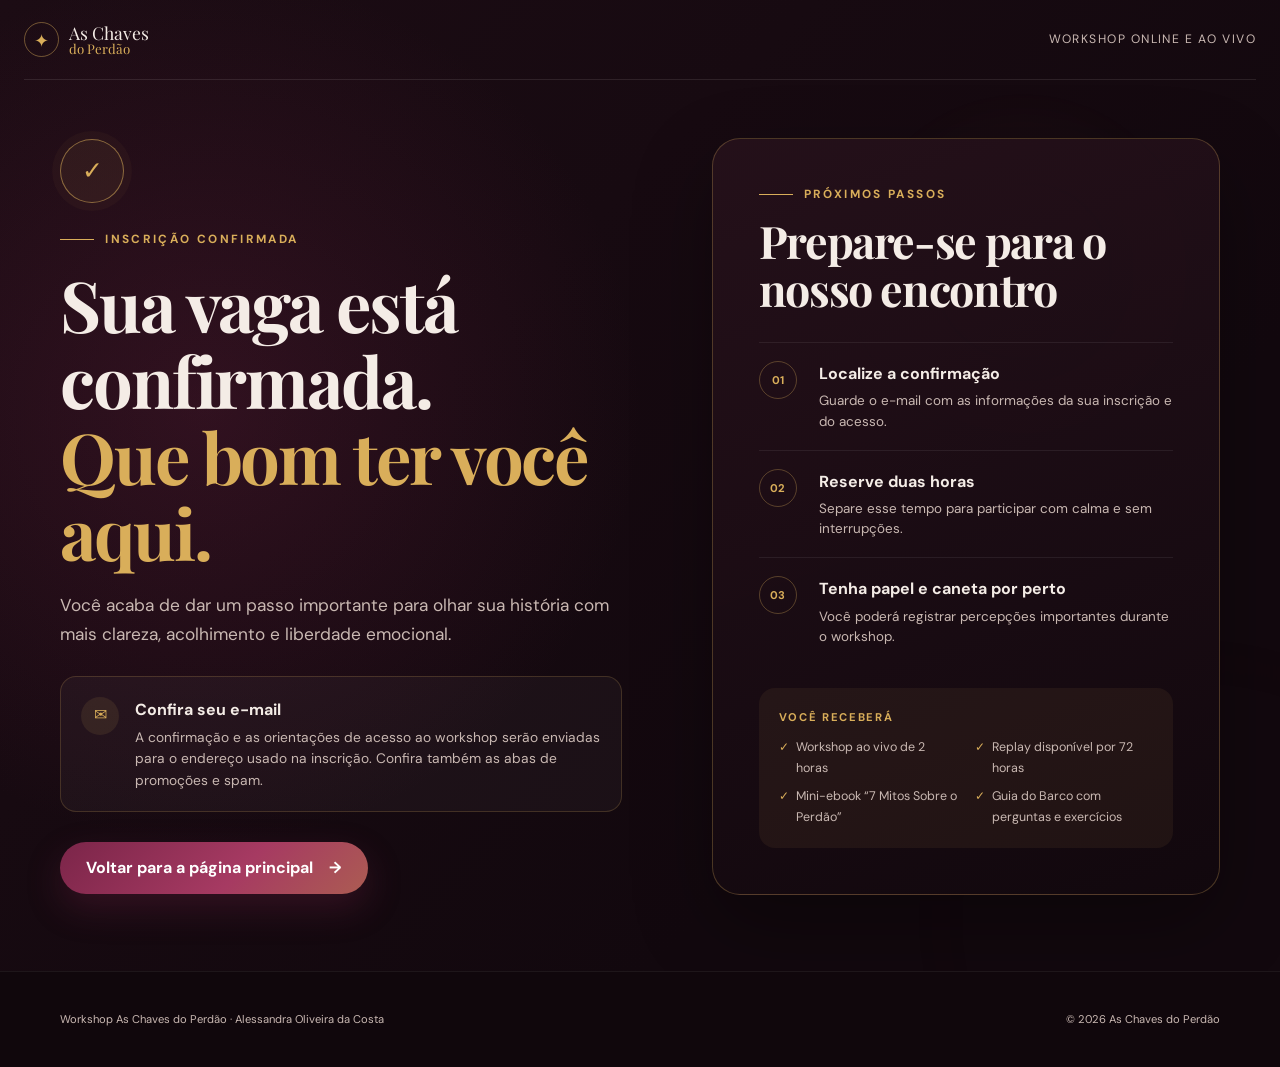
==== obrigado.html @ 4addc2c7 "Adiciona pagina de obrigado" ====
<!doctype html>
<html lang="pt-BR">
  <head>
    <meta charset="UTF-8" />
    <meta name="viewport" content="width=device-width, initial-scale=1" />
    <meta name="theme-color" content="#160b12" />
    <meta name="robots" content="noindex, nofollow" />
    <meta name="description" content="Inscrição confirmada no Workshop As Chaves do Perdão." />
    <title>Inscrição confirmada — As Chaves do Perdão</title>
    <link rel="icon" href="/favicon.svg" type="image/svg+xml" />
    <link rel="preconnect" href="https://fonts.googleapis.com" />
    <link rel="preconnect" href="https://fonts.gstatic.com" crossorigin />
    <link href="https://fonts.googleapis.com/css2?family=DM+Sans:wght@400;500;600;700&family=Playfair+Display:wght@600;700&display=swap" rel="stylesheet" />
    <link rel="stylesheet" href="/styles.css" />
  </head>
  <body class="thank-you-page">
    <a class="skip-link" href="#conteudo">Ir para o conteúdo</a>

    <header class="site-header thank-you-header" aria-label="Cabeçalho">
      <a class="brand" href="/angulo1" aria-label="As Chaves do Perdão — página principal">
        <span class="brand-mark" aria-hidden="true">✦</span>
        <span>As Chaves <em>do Perdão</em></span>
      </a>
      <span class="thank-you-header-note">Workshop online e ao vivo</span>
    </header>

    <main class="thank-you-main" id="conteudo">
      <div class="thank-you-glow thank-you-glow-one" aria-hidden="true"></div>
      <div class="thank-you-glow thank-you-glow-two" aria-hidden="true"></div>

      <section class="thank-you-shell" aria-labelledby="obrigado-titulo">
        <div class="thank-you-copy">
          <span class="success-seal" aria-hidden="true">✓</span>
          <p class="eyebrow">Inscrição confirmada</p>
          <h1 id="obrigado-titulo">Sua vaga está confirmada.<br /><span>Que bom ter você aqui.</span></h1>
          <p class="thank-you-lead">Você acaba de dar um passo importante para olhar sua história com mais clareza, acolhimento e liberdade emocional.</p>

          <div class="confirmation-note">
            <span aria-hidden="true">✉</span>
            <div>
              <strong>Confira seu e-mail</strong>
              <p>A confirmação e as orientações de acesso ao workshop serão enviadas para o endereço usado na inscrição. Confira também as abas de promoções e spam.</p>
            </div>
          </div>

          <a class="button button-primary" href="/angulo1">Voltar para a página principal <span aria-hidden="true">→</span></a>
        </div>

        <aside class="next-steps-card" aria-labelledby="proximos-passos-titulo">
          <p class="eyebrow">Próximos passos</p>
          <h2 id="proximos-passos-titulo">Prepare-se para o nosso encontro</h2>
          <ol class="next-steps-list">
            <li>
              <span>01</span>
              <div><strong>Localize a confirmação</strong><p>Guarde o e-mail com as informações da sua inscrição e do acesso.</p></div>
            </li>
            <li>
              <span>02</span>
              <div><strong>Reserve duas horas</strong><p>Separe esse tempo para participar com calma e sem interrupções.</p></div>
            </li>
            <li>
              <span>03</span>
              <div><strong>Tenha papel e caneta por perto</strong><p>Você poderá registrar percepções importantes durante o workshop.</p></div>
            </li>
          </ol>

          <div class="included-summary">
            <p>Você receberá</p>
            <ul>
              <li>Workshop ao vivo de 2 horas</li>
              <li>Replay disponível por 72 horas</li>
              <li>Mini-ebook “7 Mitos Sobre o Perdão”</li>
              <li>Guia do Barco com perguntas e exercícios</li>
            </ul>
          </div>
        </aside>
      </section>
    </main>

    <footer class="thank-you-footer">
      <p>Workshop As Chaves do Perdão · Alessandra Oliveira da Costa</p>
      <p>© 2026 As Chaves do Perdão</p>
    </footer>
  </body>
</html>
---- styles.css ----
:root {
  --ink: #160b12;
  --ink-soft: #1a1014;
  --wine: #7b2549;
  --wine-light: #a63a62;
  --gold: #d9ae5a;
  --cream: #f4ece6;
  --muted: #c9b8b2;
  --line: rgba(217, 174, 90, 0.18);
  --card: rgba(255, 255, 255, 0.035);
  --display: "Playfair Display", Georgia, serif;
  --sans: "DM Sans", Arial, sans-serif;
}

* { box-sizing: border-box; }
html { scroll-behavior: smooth; }
body { margin: 0; background: var(--ink); color: var(--cream); font-family: var(--sans); font-size: 16px; line-height: 1.65; overflow-x: hidden; }
img, video { display: block; max-width: 100%; }
a { color: inherit; text-decoration: none; }
h1, h2, h3, p { margin-top: 0; }
h1, h2 { font-family: var(--display); letter-spacing: -0.03em; line-height: 1.08; }
h2 { font-size: clamp(2.15rem, 4.5vw, 4.5rem); }
p { color: var(--muted); }
.skip-link { position: fixed; z-index: 100; left: 1rem; top: -5rem; padding: .7rem 1rem; background: var(--cream); color: var(--ink); border-radius: .5rem; }
.skip-link:focus { top: 1rem; }
.site-header { position: absolute; z-index: 20; top: 0; left: 0; right: 0; display: flex; align-items: center; justify-content: space-between; width: min(1240px, calc(100% - 48px)); margin: 0 auto; padding: 22px 0; border-bottom: 1px solid rgba(244,236,230,.1); }
.brand { display: flex; align-items: center; gap: .65rem; font-family: var(--display); font-size: 1.1rem; line-height: 1; }
.brand em { display: block; color: var(--gold); font-size: .83rem; font-style: normal; }
.brand-mark { display: grid; place-items: center; width: 35px; height: 35px; border: 1px solid rgba(217,174,90,.45); border-radius: 50%; color: var(--gold); }
.desktop-nav { display: flex; gap: 2rem; font-size: .84rem; color: #d8c5bb; }
.desktop-nav a { transition: color .2s; }
.desktop-nav a:hover { color: var(--gold); }
.button { display: inline-flex; align-items: center; justify-content: center; gap: 1rem; border-radius: 999px; font-weight: 700; line-height: 1.2; transition: transform .2s, box-shadow .2s, filter .2s; }
.button:hover { transform: translateY(-2px); filter: brightness(1.08); }
.button:focus-visible, summary:focus-visible, a:focus-visible { outline: 3px solid var(--gold); outline-offset: 4px; }
.button-small { padding: .72rem 1.25rem; background: linear-gradient(135deg, var(--wine), var(--wine-light)); font-size: .82rem; }
.button-primary { padding: 1rem 1.65rem; background: linear-gradient(135deg, var(--wine) 0%, var(--wine-light) 58%, #b17d43 140%); box-shadow: 0 14px 35px rgba(123,37,73,.3); color: white; }

.hero { position: relative; min-height: 820px; display: grid; grid-template-columns: .96fr 1.04fr; gap: 36px; align-items: center; width: min(1240px, calc(100% - 48px)); margin: 0 auto; padding: 142px 0 80px; }
.hero::before { content: ""; position: absolute; inset: 0 50% 0 calc(50% - 50vw); z-index: -2; background: linear-gradient(135deg, #1d0d15, var(--ink) 70%); }
.hero-glow { position: absolute; z-index: -1; border-radius: 50%; filter: blur(80px); opacity: .28; }
.hero-glow-one { width: 360px; height: 360px; background: var(--wine); left: 0; top: 180px; }
.hero-glow-two { width: 280px; height: 280px; background: var(--gold); right: 0; bottom: 60px; opacity: .1; }
.eyebrow { display: flex; align-items: center; gap: .7rem; margin-bottom: 1rem; color: var(--gold); font-size: .74rem; font-weight: 700; letter-spacing: .2em; text-transform: uppercase; }
.eyebrow::before { content: ""; width: 34px; height: 1px; background: var(--gold); }
.hero h1 { max-width: 720px; margin-bottom: 1.45rem; font-size: clamp(2.65rem, 5vw, 5.25rem); }
.hero h1 span, .section-heading h2 span { color: var(--gold); }
.hero-description { max-width: 620px; margin-bottom: 2rem; }
.hero-description p { margin-bottom: .6rem; font-size: 1.08rem; }
.hero-pills { display: flex; flex-wrap: wrap; gap: .55rem; margin: 1.7rem 0 0; padding: 0; list-style: none; }
.hero-pills li { padding: .45rem .75rem; border: 1px solid rgba(217,174,90,.2); border-radius: 999px; color: #d8c5bb; font-size: .72rem; }
.hero-visual { position: relative; width: 100%; max-width: 520px; justify-self: end; }
.image-frame { position: relative; overflow: hidden; aspect-ratio: 4 / 5; border: 1px solid rgba(217,174,90,.25); border-radius: 220px 220px 32px 32px; background: linear-gradient(160deg, #211018, var(--ink)); box-shadow: 0 35px 80px rgba(0,0,0,.38); }
.image-frame::after { content: ""; position: absolute; inset: 0; border: 1px solid rgba(255,255,255,.06); border-radius: inherit; pointer-events: none; }
.image-frame img { width: 100%; height: 100%; object-fit: cover; object-position: center; }
.image-shine { position: absolute; inset: auto 12% 0; height: 26%; background: radial-gradient(circle at center, rgba(217,174,90,.2), transparent 70%); filter: blur(12px); }
.journey-card { position: absolute; left: 18px; right: 18px; bottom: 18px; width: auto; padding: 18px 20px; border: 1px solid rgba(217,174,90,.25); border-radius: 16px; background: rgba(22,11,18,.9); box-shadow: 0 16px 44px rgba(0,0,0,.36); backdrop-filter: blur(14px); }
.journey-card > p { margin-bottom: .7rem; color: var(--gold); font-family: var(--display); font-size: 1rem; }
.journey-card ol { display: flex; align-items: center; justify-content: space-between; gap: .25rem; margin: 0; padding: 0; list-style: none; font-size: .72rem; }
.journey-card li { display: flex; align-items: center; gap: .35rem; color: #e6d9d1; }
.journey-card li:not(:last-child)::after { content: "›"; margin-left: .4rem; color: var(--gold); }
.journey-card li span { display: grid; place-items: center; width: 20px; height: 20px; border: 1px solid rgba(217,174,90,.45); border-radius: 50%; color: var(--gold); font-size: .62rem; }
.offer-strip { display: flex; align-items: center; justify-content: center; gap: 42px; padding: 18px 24px; border-block: 1px solid rgba(217,174,90,.22); background: linear-gradient(90deg, #2c1320, #160b12 65%); }
.offer-strip p { margin: 0; color: #d8c5bb; font-size: .9rem; }
.offer-strip strong, .offer-strip a { color: var(--gold); }
.offer-strip a { font-weight: 700; font-size: .85rem; }

.section { padding: 110px max(24px, calc((100vw - 1160px) / 2)); }
.section-alt { background: #24111b; }
.section-heading { max-width: 830px; margin: 0 auto 54px; text-align: center; }
.section-heading .eyebrow { justify-content: center; }
.section-heading .eyebrow::after { content: ""; width: 34px; height: 1px; background: var(--gold); }
.section-heading h2 { margin-bottom: 1rem; }
.section-heading > p:last-child { max-width: 720px; margin-inline: auto; }
.section-heading-wide { max-width: 940px; }
.comparison-grid { display: grid; grid-template-columns: repeat(3, 1fr); gap: 18px; }
.comparison-card { display: grid; grid-template-columns: 1fr auto 1fr; gap: 14px; align-items: center; min-height: 185px; padding: 26px; border: 1px solid var(--line); border-radius: 18px; background: var(--card); }
.comparison-card div > span { color: var(--gold); font-size: .68rem; font-weight: 700; letter-spacing: .13em; text-transform: uppercase; }
.comparison-card p { margin: .4rem 0 0; color: var(--cream); font-family: var(--display); font-size: 1.04rem; line-height: 1.35; }
.comparison-arrow { color: var(--gold); }
.four-grid { display: grid; grid-template-columns: repeat(4, 1fr); border: 1px solid var(--line); border-radius: 20px; overflow: hidden; }
.number-card { position: relative; min-height: 300px; padding: 34px 28px; background: rgba(24,26,27,.14); }
.number-card:not(:last-child) { border-right: 1px solid var(--line); }
.number-card > span { color: var(--gold); font-family: var(--display); font-size: 2.3rem; opacity: .8; }
.number-card h3 { margin: 4.5rem 0 .8rem; font-family: var(--display); font-size: 1.45rem; }
.number-card p { font-size: .9rem; }
.method { background: var(--ink); }
.method-path { position: relative; display: grid; grid-template-columns: repeat(4, 1fr); gap: 22px; }
.method-path::before { content: ""; position: absolute; top: 85px; left: 12%; right: 12%; height: 1px; background: linear-gradient(90deg, transparent, var(--gold), transparent); opacity: .35; }
.method-step { position: relative; text-align: center; }
.method-step > span { color: var(--gold); font-size: .68rem; font-weight: 700; letter-spacing: .13em; text-transform: uppercase; }
.step-icon { position: relative; z-index: 1; display: grid; place-items: center; width: 72px; height: 72px; margin: 16px auto 22px; border: 1px solid rgba(217,174,90,.42); border-radius: 50%; background: var(--ink); color: var(--gold); font-size: 1.35rem; }
.method-step h3 { font-family: var(--display); font-size: 1.45rem; }
.method-step p { font-size: .88rem; }
.method-tags { display: flex; justify-content: center; gap: 16px; margin-top: 48px; color: #d8c5bb; font-size: .8rem; }
.method-tags i { color: var(--gold); }
.audience { background: var(--ink-soft); }
.audience-grid { display: grid; grid-template-columns: 1fr 1fr; gap: 22px; }
.audience-card { padding: 36px; border: 1px solid var(--line); border-radius: 20px; background: #181a1b; }
.audience-yes { background: linear-gradient(145deg, #181a1b, rgba(123,37,73,.12)); }
.audience-no { background: linear-gradient(145deg, #181a1b, rgba(142,99,25,.12)); }
.audience-icon { display: grid; place-items: center; width: 42px; height: 42px; border: 1px solid rgba(217,174,90,.32); border-radius: 50%; color: var(--gold); }
.audience-card h3 { margin: 1rem 0; font-family: var(--display); font-size: 1.7rem; }
.audience-card ul { margin: 0; padding: 0; list-style: none; color: var(--muted); }
.audience-card li { position: relative; padding: 12px 0 12px 26px; border-top: 1px solid rgba(255,255,255,.06); }
.audience-card li::before { content: "•"; position: absolute; left: 4px; color: var(--gold); }
.pricing-grid { display: grid; grid-template-columns: minmax(0, 720px); justify-content: center; gap: 20px; align-items: stretch; }
.price-card { position: relative; padding: 36px; border: 1px solid var(--line); border-radius: 22px; background: rgba(24,26,27,.2); }
.price-card.featured { padding-top: 58px; border-color: rgba(217,174,90,.48); background: linear-gradient(165deg, rgba(37,126,89,.13), rgba(147,109,34,.08)); box-shadow: 0 25px 70px rgba(0,0,0,.22); }
.price-badge { position: absolute; top: 0; left: 30px; padding: 7px 13px; border-radius: 0 0 10px 10px; background: var(--wine); color: var(--cream); font-size: .68rem; font-weight: 700; letter-spacing: .08em; text-transform: uppercase; }
.price-lot { margin-bottom: .1rem; color: var(--muted); font-weight: 700; text-transform: uppercase; }
.price-original { margin-bottom: .3rem; color: var(--muted); font-size: 1rem; font-weight: 600; }
.price { margin-bottom: .7rem; color: var(--gold); font-family: var(--display); font-size: clamp(2.5rem, 4vw, 4rem); line-height: 1; }
.price-card h3 { font-family: var(--display); font-size: 1.25rem; }
.offer-deadline { margin: 1.2rem 0 1.6rem; padding: 12px 14px; border: 1px solid rgba(217,174,90,.25); border-radius: 12px; background: rgba(217,174,90,.06); color: var(--cream); font-weight: 600; }
.offer-includes { display: grid; grid-template-columns: 1fr 1fr; gap: 10px 24px; margin: 0; padding: 0; list-style: none; color: var(--muted); }
.offer-includes li { position: relative; padding-left: 24px; }
.offer-includes li::before { content: "✓"; position: absolute; left: 0; color: var(--gold); font-weight: 700; }
.price-card .button { width: 100%; margin-top: 1.8rem; }
.price-card.muted { opacity: .68; }
.pricing-note { margin: 28px 0 0; text-align: center; font-size: .8rem; }
.presenter { display: grid; grid-template-columns: .9fr 1.1fr; gap: 70px; align-items: center; background: var(--ink-soft); }
.presenter-visual { position: relative; aspect-ratio: 4 / 5; }
.presenter-visual > img { width: 100%; height: 100%; border: 1px solid rgba(217,174,90,.25); border-radius: 220px 220px 22px 22px; background: #211018; object-fit: cover; object-position: center; }
.presenter-stats { position: absolute; right: -25px; bottom: 24px; display: grid; gap: 1px; min-width: 250px; overflow: hidden; border: 1px solid rgba(217,174,90,.25); border-radius: 14px; background: rgba(5,14,25,.83); backdrop-filter: blur(12px); }
.presenter-stats span { padding: 10px 14px; color: var(--muted); font-size: .72rem; }
.presenter-stats span + span { border-top: 1px solid rgba(255,255,255,.07); }
.presenter-stats strong { color: var(--gold); }
.presenter-copy h2 { font-size: clamp(2.3rem, 4vw, 4rem); }
.presenter-copy p { font-size: .95rem; }
.signature { display: inline-block; margin-top: .75rem; color: var(--gold); font-family: var(--display); font-style: italic; }
.receive-grid { display: grid; grid-template-columns: repeat(3, 1fr); gap: 18px; }
.receive-card { min-height: 220px; padding: 30px; border: 1px solid var(--line); border-radius: 18px; background: #181a1b; }
.receive-card > span { display: grid; place-items: center; width: 43px; height: 43px; margin-bottom: 1.5rem; border: 1px solid rgba(217,174,90,.3); border-radius: 50%; color: var(--gold); }
.receive-card h3 { font-family: var(--display); font-size: 1.3rem; }
.receive-card p { margin: 0; font-size: .88rem; }
.guarantee { background: var(--ink-soft); }
.guarantee-card { display: grid; grid-template-columns: auto 1fr; gap: 45px; align-items: center; max-width: 920px; margin: 0 auto; padding: 48px; border: 1px solid rgba(217,174,90,.35); border-radius: 26px; background: linear-gradient(150deg, rgba(37,126,89,.1), rgba(147,109,34,.06)); }
.guarantee-card h2 { margin-bottom: 1rem; font-size: clamp(2.2rem, 4vw, 3.6rem); }
.guarantee-card p:last-child { margin-bottom: 0; }
.guarantee-seal { display: grid; place-items: center; align-content: center; width: 150px; height: 150px; border: 1px solid rgba(217,174,90,.55); border-radius: 50%; box-shadow: inset 0 0 0 8px var(--ink-soft), inset 0 0 0 9px rgba(217,174,90,.22); }
.guarantee-seal strong { color: var(--gold); font-family: var(--display); font-size: 4.2rem; line-height: .8; }
.guarantee-seal span { color: var(--muted); font-size: .72rem; font-weight: 700; letter-spacing: .2em; text-transform: uppercase; }
.testimonial-grid { display: grid; grid-template-columns: repeat(3, 1fr); gap: 18px; align-items: stretch; }
.testimonial { display: grid; place-items: center; overflow: hidden; aspect-ratio: 1 / 1; margin: 0; padding: 12px; border: 1px solid var(--line); border-radius: 18px; background: var(--ink); }
.testimonial img, .testimonial video { width: 100%; height: 100%; max-height: none; object-fit: contain; border-radius: 12px; background: #f4efe8; }
.testimonial video { background: #090609; }
.testimonial-video video { display: block; width: 100%; height: 100%; aspect-ratio: 1 / 1; object-fit: contain; }
.accordion { max-width: 900px; margin: 0 auto; border-top: 1px solid var(--line); }
.accordion details { border-bottom: 1px solid var(--line); }
.accordion summary { display: flex; justify-content: space-between; gap: 24px; padding: 25px 0; color: var(--cream); font-family: var(--display); font-size: 1.18rem; cursor: pointer; list-style: none; }
.accordion summary::-webkit-details-marker { display: none; }
.accordion summary span { color: var(--gold); font-family: var(--sans); font-size: 1.5rem; font-weight: 300; transition: transform .2s; }
.accordion details[open] summary span { transform: rotate(45deg); }
.accordion details p { max-width: 730px; padding: 0 0 24px; }
.final-cta { position: relative; overflow: hidden; padding: 120px 24px; text-align: center; background: radial-gradient(circle at 50% 50%, rgba(123,37,73,.48), transparent 55%), #160b12; }
.final-cta::before, .final-cta::after { content: ""; position: absolute; width: 380px; height: 380px; border: 1px solid rgba(217,174,90,.12); border-radius: 50%; }
.final-cta::before { left: -230px; top: -160px; }
.final-cta::after { right: -230px; bottom: -190px; }
.final-inner { position: relative; z-index: 1; max-width: 850px; margin: 0 auto; }
.final-inner .eyebrow { justify-content: center; }
.final-inner h2 { font-size: clamp(2.6rem, 5vw, 5.2rem); }
.final-inner > p:not(.eyebrow) { max-width: 700px; margin-inline: auto; }
.final-path { color: var(--gold) !important; font-weight: 600; letter-spacing: .08em; }
.final-path span { margin: 0 8px; }
.final-inner > strong { display: block; margin: 1rem 0; color: var(--gold); font-family: var(--display); font-size: 1.5rem; }
footer { display: grid; grid-template-columns: 1fr auto; gap: 40px; align-items: end; padding: 38px max(24px, calc((100vw - 1160px) / 2)); border-top: 1px solid rgba(255,255,255,.06); background: #10070c; }
footer p { max-width: 740px; margin: 0; font-size: .7rem; }
.mobile-cta { display: none; }

/* Página de confirmação */
.thank-you-page { min-height: 100vh; background: #12080e; }
.thank-you-header { position: absolute; }
.thank-you-header-note { color: var(--muted); font-size: .76rem; letter-spacing: .12em; text-transform: uppercase; }
.thank-you-main { position: relative; display: grid; min-height: calc(100vh - 96px); overflow: hidden; padding: 138px 24px 76px; background: radial-gradient(circle at 16% 42%, rgba(123,37,73,.25), transparent 36%), linear-gradient(135deg, #1c0c14 0%, #12080e 72%); }
.thank-you-glow { position: absolute; border-radius: 50%; filter: blur(16px); pointer-events: none; }
.thank-you-glow-one { top: 12%; right: 8%; width: 310px; height: 310px; border: 1px solid rgba(217,174,90,.1); box-shadow: inset 0 0 90px rgba(217,174,90,.04); }
.thank-you-glow-two { right: -180px; bottom: -210px; width: 520px; height: 520px; border: 1px solid rgba(123,37,73,.2); }
.thank-you-shell { position: relative; z-index: 1; display: grid; grid-template-columns: 1.05fr .95fr; gap: clamp(40px, 7vw, 90px); align-items: center; width: min(1160px, 100%); margin: auto; }
.thank-you-copy { max-width: 640px; }
.success-seal { display: grid; place-items: center; width: 64px; height: 64px; margin-bottom: 1.7rem; border: 1px solid rgba(217,174,90,.55); border-radius: 50%; background: rgba(217,174,90,.08); box-shadow: 0 0 0 8px rgba(217,174,90,.035); color: var(--gold); font-size: 1.55rem; }
.thank-you-copy h1 { margin-bottom: 1.35rem; font-size: clamp(3rem, 5.5vw, 5.6rem); }
.thank-you-copy h1 span { color: var(--gold); }
.thank-you-lead { max-width: 600px; margin-bottom: 1.7rem; font-size: 1.08rem; }
.confirmation-note { display: grid; grid-template-columns: auto 1fr; gap: 16px; max-width: 610px; margin-bottom: 1.9rem; padding: 20px; border: 1px solid rgba(217,174,90,.2); border-radius: 16px; background: rgba(255,255,255,.035); }
.confirmation-note > span { display: grid; place-items: center; width: 38px; height: 38px; border-radius: 50%; background: rgba(217,174,90,.1); color: var(--gold); }
.confirmation-note strong { color: var(--cream); }
.confirmation-note p { margin: .25rem 0 0; font-size: .86rem; line-height: 1.55; }
.next-steps-card { padding: clamp(28px, 4vw, 46px); border: 1px solid rgba(217,174,90,.28); border-radius: 28px; background: linear-gradient(160deg, rgba(37,17,27,.95), rgba(18,8,14,.96)); box-shadow: 0 30px 80px rgba(0,0,0,.32); }
.next-steps-card .eyebrow { margin-bottom: .75rem; }
.next-steps-card h2 { margin-bottom: 1.8rem; font-size: clamp(2rem, 3.5vw, 3.25rem); }
.next-steps-list { margin: 0; padding: 0; list-style: none; }
.next-steps-list li { display: grid; grid-template-columns: 44px 1fr; gap: 16px; padding: 18px 0; border-top: 1px solid rgba(255,255,255,.07); }
.next-steps-list li > span { display: grid; place-items: center; width: 38px; height: 38px; border: 1px solid rgba(217,174,90,.32); border-radius: 50%; color: var(--gold); font-size: .7rem; font-weight: 700; }
.next-steps-list strong { color: var(--cream); }
.next-steps-list p { margin: .25rem 0 0; font-size: .84rem; line-height: 1.5; }
.included-summary { margin-top: 1.4rem; padding: 20px; border-radius: 16px; background: rgba(217,174,90,.065); }
.included-summary > p { margin-bottom: .7rem; color: var(--gold); font-size: .7rem; font-weight: 700; letter-spacing: .15em; text-transform: uppercase; }
.included-summary ul { display: grid; grid-template-columns: 1fr 1fr; gap: 8px 18px; margin: 0; padding: 0; color: var(--muted); font-size: .78rem; list-style: none; }
.included-summary li { position: relative; padding-left: 17px; }
.included-summary li::before { content: "✓"; position: absolute; left: 0; color: var(--gold); }
.thank-you-footer { min-height: 96px; }

.reveal { opacity: 1; transform: translateY(0); transition: opacity .7s ease, transform .7s ease; }
.reveal.is-visible { opacity: 1; transform: translateY(0); }
.reveal-delay { transition-delay: .1s; }
.reveal-delay-two { transition-delay: .2s; }
.reveal-delay-three { transition-delay: .3s; }

@media (prefers-reduced-motion: reduce) { html { scroll-behavior: auto; } .reveal { opacity: 1; transform: none; transition: none; } .button { transition: none; } }
@media (max-width: 1000px) {
  .desktop-nav { display: none; }
  .hero { min-height: auto; grid-template-columns: .92fr 1.08fr; gap: 24px; }
  .journey-card { left: 16px; right: 16px; }
  .comparison-grid { grid-template-columns: 1fr; }
  .comparison-card { grid-template-columns: 1fr auto 1fr; min-height: 140px; }
  .four-grid { grid-template-columns: 1fr 1fr; }
  .number-card:nth-child(2) { border-right: 0; }
  .number-card:nth-child(-n+2) { border-bottom: 1px solid var(--line); }
  .method-path { grid-template-columns: 1fr 1fr; }
  .method-path::before { display: none; }
  .pricing-grid { grid-template-columns: 1fr 1fr; }
  .price-card.featured { grid-column: 1 / -1; }
  .presenter { gap: 40px; }
  .thank-you-shell { grid-template-columns: 1fr; max-width: 760px; }
  .thank-you-copy { max-width: none; }
}

@media (max-width: 720px) {
  body { padding-bottom: 76px; }
  .site-header { width: calc(100% - 32px); padding: 16px 0; }
  .site-header > .button { display: none; }
  .brand { font-size: 1rem; }
  .hero { grid-template-columns: 1fr; width: calc(100% - 32px); padding: 110px 0 56px; }
  .hero::before { inset: 0 calc(50% - 50vw); }
  .hero-copy { text-align: center; }
  .hero-copy .eyebrow { justify-content: center; }
  .hero h1 { font-size: clamp(2.55rem, 12vw, 4.2rem); }
  .hero-description p { font-size: .97rem; }
  .hero-pills { justify-content: center; }
  .hero-visual { max-width: 420px; justify-self: center; }
  .journey-card { left: 3%; right: 3%; bottom: 12px; width: 94%; }
  .offer-strip { display: none; }
  .section { padding: 78px 20px; }
  .section-heading { margin-bottom: 38px; }
  .section-heading h2 { font-size: clamp(2.2rem, 11vw, 3.3rem); }
  .comparison-card { grid-template-columns: 1fr; gap: 10px; }
  .comparison-arrow { transform: rotate(90deg); }
  .four-grid, .method-path, .audience-grid, .pricing-grid, .presenter, .receive-grid, .testimonial-grid { grid-template-columns: 1fr; }
  .number-card { min-height: auto; padding: 28px; border-right: 0 !important; border-bottom: 1px solid var(--line); }
  .number-card:last-child { border-bottom: 0; }
  .number-card h3 { margin-top: 2.2rem; }
  .method-tags { flex-wrap: wrap; gap: 8px; }
  .audience-card, .price-card { padding: 28px; }
  .price-card.featured { grid-column: auto; padding-top: 58px; }
  .offer-includes { grid-template-columns: 1fr; }
  .presenter { gap: 45px; }
  .presenter-stats { right: 10px; left: 10px; min-width: 0; }
  .receive-card { min-height: 0; }
  .guarantee-card { grid-template-columns: 1fr; gap: 28px; padding: 32px 24px; text-align: center; }
  .guarantee-card .eyebrow { justify-content: center; }
  .guarantee-seal { margin: 0 auto; }
  .testimonial img, .testimonial video { max-height: none; }
  .accordion summary { font-size: 1.04rem; }
  .final-cta { padding: 90px 20px; }
  footer { grid-template-columns: 1fr; gap: 14px; padding: 30px 20px; }
  .mobile-cta { position: fixed; z-index: 50; left: 0; right: 0; bottom: 0; display: flex; align-items: center; justify-content: space-between; gap: 10px; padding: 10px 14px; border-top: 1px solid rgba(217,174,90,.24); background: rgba(5,14,25,.94); backdrop-filter: blur(12px); }
  .mobile-cta > span { color: var(--muted); font-size: .72rem; }
  .mobile-cta strong { display: block; color: var(--gold); font-size: .95rem; }
  .mobile-cta .button { padding: .85rem 1rem; font-size: .76rem; }
  .thank-you-page { padding-bottom: 0; }
  .thank-you-header { width: calc(100% - 40px); }
  .thank-you-header-note { display: none; }
  .thank-you-main { min-height: auto; padding: 120px 20px 60px; }
  .thank-you-shell { gap: 42px; }
  .success-seal { width: 56px; height: 56px; }
  .thank-you-copy h1 { font-size: clamp(2.75rem, 13vw, 4rem); }
  .thank-you-lead { font-size: 1rem; }
  .confirmation-note { padding: 17px; }
  .thank-you-copy .button { width: 100%; text-align: center; }
  .next-steps-card { padding: 26px 22px; border-radius: 22px; }
  .included-summary ul { grid-template-columns: 1fr; }
  .thank-you-footer { padding: 28px 20px; }
}

@media (max-width: 390px) { .journey-card li { font-size: .62rem; } .journey-card li span { display: none; } }
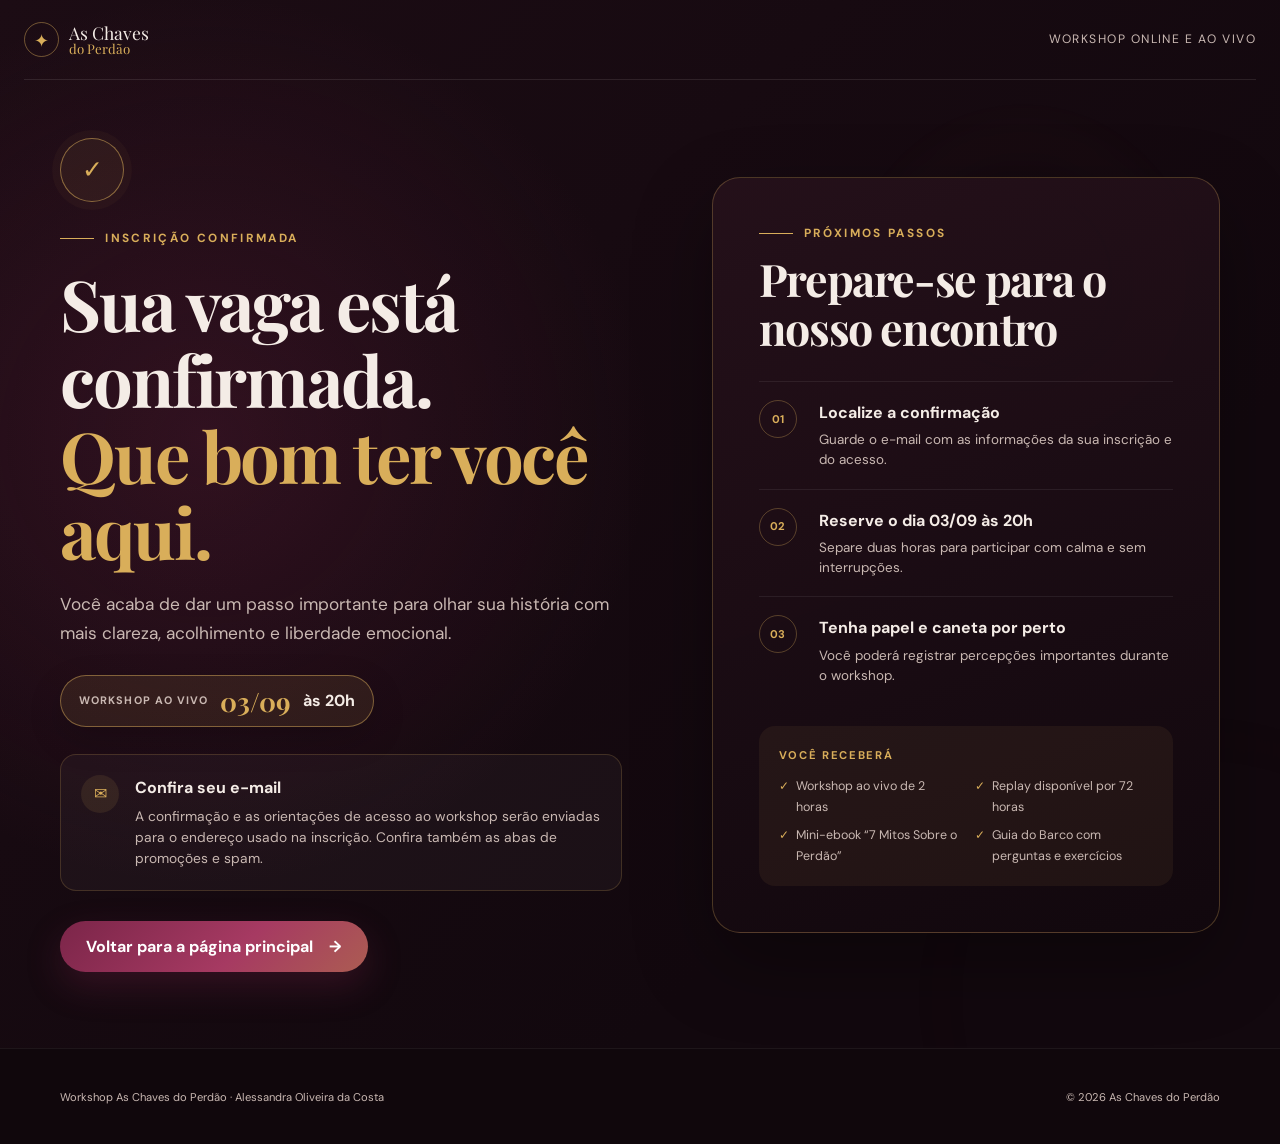
==== commit 16449308: "Adiciona data na pagina de obrigado" ====
--- a/obrigado.html
+++ b/obrigado.html
@@ -35,6 +35,12 @@
           <h1 id="obrigado-titulo">Sua vaga está confirmada.<br /><span>Que bom ter você aqui.</span></h1>
           <p class="thank-you-lead">Você acaba de dar um passo importante para olhar sua história com mais clareza, acolhimento e liberdade emocional.</p>
 
+          <div class="thank-you-event-date" aria-label="Data do workshop: 3 de setembro às 20 horas">
+            <span>Workshop ao vivo</span>
+            <strong>03/09</strong>
+            <b>às 20h</b>
+          </div>
+
           <div class="confirmation-note">
             <span aria-hidden="true">✉</span>
             <div>
@@ -56,7 +62,7 @@
             </li>
             <li>
               <span>02</span>
-              <div><strong>Reserve duas horas</strong><p>Separe esse tempo para participar com calma e sem interrupções.</p></div>
+              <div><strong>Reserve o dia 03/09 às 20h</strong><p>Separe duas horas para participar com calma e sem interrupções.</p></div>
             </li>
             <li>
               <span>03</span>
--- a/styles.css
+++ b/styles.css
@@ -49,6 +49,8 @@
 .hero-description p { margin-bottom: .6rem; font-size: 1.08rem; }
 .hero-pills { display: flex; flex-wrap: wrap; gap: .55rem; margin: 1.7rem 0 0; padding: 0; list-style: none; }
 .hero-pills li { padding: .45rem .75rem; border: 1px solid rgba(217,174,90,.2); border-radius: 999px; color: #d8c5bb; font-size: .72rem; }
+.hero-pills .hero-date-pill { padding: .55rem .9rem; border-color: rgba(217,174,90,.55); background: rgba(217,174,90,.1); color: var(--cream); font-size: .82rem; }
+.hero-date-pill strong { margin-right: .2rem; color: var(--gold); font-size: 1rem; }
 .hero-visual { position: relative; width: 100%; max-width: 520px; justify-self: end; }
 .image-frame { position: relative; overflow: hidden; aspect-ratio: 4 / 5; border: 1px solid rgba(217,174,90,.25); border-radius: 220px 220px 32px 32px; background: linear-gradient(160deg, #211018, var(--ink)); box-shadow: 0 35px 80px rgba(0,0,0,.38); }
 .image-frame::after { content: ""; position: absolute; inset: 0; border: 1px solid rgba(255,255,255,.06); border-radius: inherit; pointer-events: none; }
@@ -64,6 +66,9 @@
 .offer-strip p { margin: 0; color: #d8c5bb; font-size: .9rem; }
 .offer-strip strong, .offer-strip a { color: var(--gold); }
 .offer-strip a { font-weight: 700; font-size: .85rem; }
+.offer-strip-date { display: flex; align-items: center; gap: 10px; padding: 7px 13px; border: 1px solid rgba(217,174,90,.42); border-radius: 999px; background: rgba(217,174,90,.08); }
+.offer-strip-date span { color: var(--muted); font-size: .68rem; font-weight: 700; letter-spacing: .1em; text-transform: uppercase; }
+.offer-strip-date strong { font-family: var(--display); font-size: 1.15rem; line-height: 1; }
 
 .section { padding: 110px max(24px, calc((100vw - 1160px) / 2)); }
 .section-alt { background: #24111b; }
@@ -106,8 +111,11 @@
 .audience-card li::before { content: "•"; position: absolute; left: 4px; color: var(--gold); }
 .pricing-grid { display: grid; grid-template-columns: minmax(0, 720px); justify-content: center; gap: 20px; align-items: stretch; }
 .price-card { position: relative; padding: 36px; border: 1px solid var(--line); border-radius: 22px; background: rgba(24,26,27,.2); }
-.price-card.featured { padding-top: 58px; border-color: rgba(217,174,90,.48); background: linear-gradient(165deg, rgba(37,126,89,.13), rgba(147,109,34,.08)); box-shadow: 0 25px 70px rgba(0,0,0,.22); }
+.price-card.featured { padding-top: 76px; border-color: rgba(217,174,90,.48); background: linear-gradient(165deg, rgba(37,126,89,.13), rgba(147,109,34,.08)); box-shadow: 0 25px 70px rgba(0,0,0,.22); }
 .price-badge { position: absolute; top: 0; left: 30px; padding: 7px 13px; border-radius: 0 0 10px 10px; background: var(--wine); color: var(--cream); font-size: .68rem; font-weight: 700; letter-spacing: .08em; text-transform: uppercase; }
+.event-date-badge { position: absolute; top: 0; right: 26px; display: flex; align-items: center; gap: 10px; margin: 0; padding: 9px 15px 10px; border: 1px solid rgba(217,174,90,.45); border-top: 0; border-radius: 0 0 12px 12px; background: rgba(217,174,90,.12); color: var(--cream); }
+.event-date-badge span { color: var(--muted); font-size: .62rem; font-weight: 700; letter-spacing: .08em; text-transform: uppercase; }
+.event-date-badge strong { color: var(--gold); font-family: var(--display); font-size: 1.15rem; line-height: 1; white-space: nowrap; }
 .price-lot { margin-bottom: .1rem; color: var(--muted); font-weight: 700; text-transform: uppercase; }
 .price-original { margin-bottom: .3rem; color: var(--muted); font-size: 1rem; font-weight: 600; }
 .price { margin-bottom: .7rem; color: var(--gold); font-family: var(--display); font-size: clamp(2.5rem, 4vw, 4rem); line-height: 1; }
@@ -164,6 +172,9 @@
 .final-path { color: var(--gold) !important; font-weight: 600; letter-spacing: .08em; }
 .final-path span { margin: 0 8px; }
 .final-inner > strong { display: block; margin: 1rem 0; color: var(--gold); font-family: var(--display); font-size: 1.5rem; }
+.final-event-date { display: inline-flex; align-items: center; gap: 12px; margin: 1rem auto .25rem !important; padding: 10px 18px; border: 1px solid rgba(217,174,90,.4); border-radius: 999px; background: rgba(217,174,90,.08); }
+.final-event-date span { color: var(--muted); font-size: .68rem; font-weight: 700; letter-spacing: .1em; text-transform: uppercase; }
+.final-event-date strong { color: var(--gold); font-family: var(--display); font-size: 1.3rem; }
 footer { display: grid; grid-template-columns: 1fr auto; gap: 40px; align-items: end; padding: 38px max(24px, calc((100vw - 1160px) / 2)); border-top: 1px solid rgba(255,255,255,.06); background: #10070c; }
 footer p { max-width: 740px; margin: 0; font-size: .7rem; }
 .mobile-cta { display: none; }
@@ -182,6 +193,10 @@
 .thank-you-copy h1 { margin-bottom: 1.35rem; font-size: clamp(3rem, 5.5vw, 5.6rem); }
 .thank-you-copy h1 span { color: var(--gold); }
 .thank-you-lead { max-width: 600px; margin-bottom: 1.7rem; font-size: 1.08rem; }
+.thank-you-event-date { display: inline-flex; align-items: center; gap: 12px; margin: 0 0 1.7rem; padding: 12px 18px; border: 1px solid rgba(217,174,90,.48); border-radius: 999px; background: rgba(217,174,90,.1); box-shadow: 0 12px 35px rgba(0,0,0,.16); }
+.thank-you-event-date span { color: var(--muted); font-size: .68rem; font-weight: 700; letter-spacing: .1em; text-transform: uppercase; }
+.thank-you-event-date strong { color: var(--gold); font-family: var(--display); font-size: 1.65rem; line-height: 1; }
+.thank-you-event-date b { color: var(--cream); font-size: 1rem; }
 .confirmation-note { display: grid; grid-template-columns: auto 1fr; gap: 16px; max-width: 610px; margin-bottom: 1.9rem; padding: 20px; border: 1px solid rgba(217,174,90,.2); border-radius: 16px; background: rgba(255,255,255,.035); }
 .confirmation-note > span { display: grid; place-items: center; width: 38px; height: 38px; border-radius: 50%; background: rgba(217,174,90,.1); color: var(--gold); }
 .confirmation-note strong { color: var(--cream); }
@@ -252,7 +267,9 @@
   .number-card h3 { margin-top: 2.2rem; }
   .method-tags { flex-wrap: wrap; gap: 8px; }
   .audience-card, .price-card { padding: 28px; }
-  .price-card.featured { grid-column: auto; padding-top: 58px; }
+  .price-card.featured { grid-column: auto; padding-top: 112px; }
+  .price-badge { left: 20px; }
+  .event-date-badge { top: 42px; right: auto; left: 20px; }
   .offer-includes { grid-template-columns: 1fr; }
   .presenter { gap: 45px; }
   .presenter-stats { right: 10px; left: 10px; min-width: 0; }
@@ -276,6 +293,10 @@
   .success-seal { width: 56px; height: 56px; }
   .thank-you-copy h1 { font-size: clamp(2.75rem, 13vw, 4rem); }
   .thank-you-lead { font-size: 1rem; }
+  .thank-you-event-date { display: grid; grid-template-columns: 1fr auto; width: 100%; border-radius: 16px; }
+  .thank-you-event-date span { grid-column: 1 / -1; }
+  .thank-you-event-date strong { font-size: 1.9rem; }
+  .thank-you-event-date b { justify-self: end; }
   .confirmation-note { padding: 17px; }
   .thank-you-copy .button { width: 100%; text-align: center; }
   .next-steps-card { padding: 26px 22px; border-radius: 22px; }
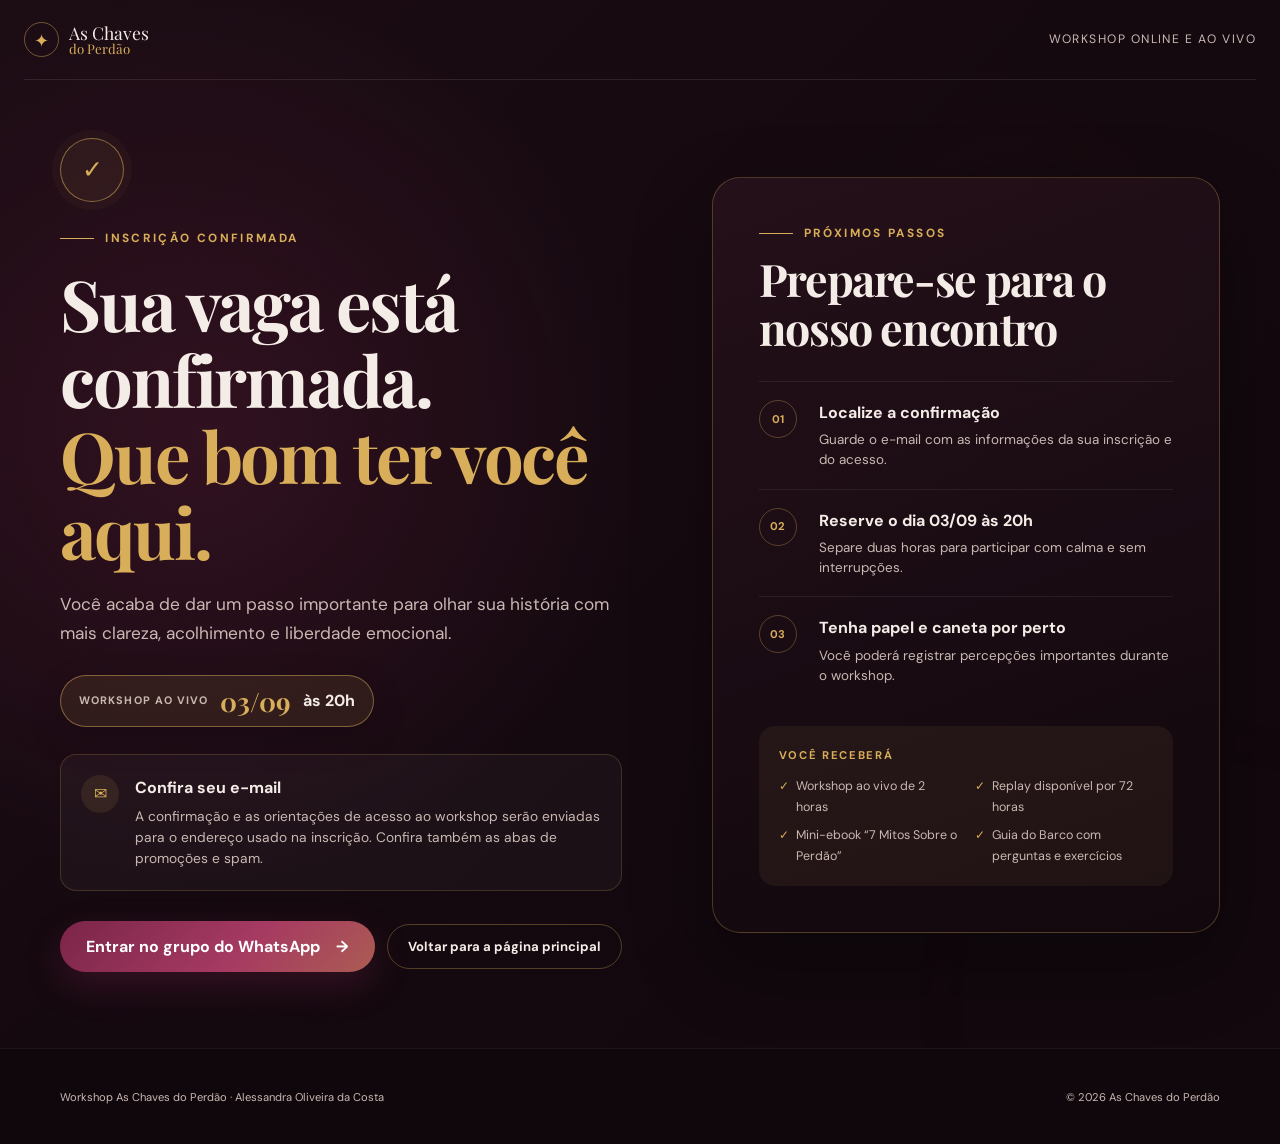
==== commit 1a614918: "Integra checkout grupo e Meta Pixel" ====
--- a/obrigado.html
+++ b/obrigado.html
@@ -12,8 +12,23 @@
     <link rel="preconnect" href="https://fonts.gstatic.com" crossorigin />
     <link href="https://fonts.googleapis.com/css2?family=DM+Sans:wght@400;500;600;700&family=Playfair+Display:wght@600;700&display=swap" rel="stylesheet" />
     <link rel="stylesheet" href="/styles.css" />
+    <!-- Meta Pixel Code -->
+    <script>
+      !function(f,b,e,v,n,t,s)
+      {if(f.fbq)return;n=f.fbq=function(){n.callMethod?
+      n.callMethod.apply(n,arguments):n.queue.push(arguments)};
+      if(!f._fbq)f._fbq=n;n.push=n;n.loaded=!0;n.version='2.0';
+      n.queue=[];t=b.createElement(e);t.async=!0;
+      t.src=v;s=b.getElementsByTagName(e)[0];
+      s.parentNode.insertBefore(t,s)}(window, document,'script',
+      'https://connect.facebook.net/en_US/fbevents.js');
+      fbq('init', '290046909933492');
+      fbq('track', 'PageView');
+    </script>
+    <!-- End Meta Pixel Code -->
   </head>
   <body class="thank-you-page">
+    <noscript><img height="1" width="1" style="display:none" src="https://www.facebook.com/tr?id=290046909933492&amp;ev=PageView&amp;noscript=1" alt="" /></noscript>
     <a class="skip-link" href="#conteudo">Ir para o conteúdo</a>
 
     <header class="site-header thank-you-header" aria-label="Cabeçalho">
@@ -49,7 +64,10 @@
             </div>
           </div>
 
-          <a class="button button-primary" href="/angulo1">Voltar para a página principal <span aria-hidden="true">→</span></a>
+          <div class="thank-you-actions">
+            <a class="button button-primary" href="https://chat.whatsapp.com/Epr6zT6pUy0JigeN0MCYqw" target="_blank" rel="noopener noreferrer">Entrar no grupo do WhatsApp <span aria-hidden="true">→</span></a>
+            <a class="button button-secondary" href="/angulo1">Voltar para a página principal</a>
+          </div>
         </div>
 
         <aside class="next-steps-card" aria-labelledby="proximos-passos-titulo">
--- a/styles.css
+++ b/styles.css
@@ -49,8 +49,6 @@
 .hero-description p { margin-bottom: .6rem; font-size: 1.08rem; }
 .hero-pills { display: flex; flex-wrap: wrap; gap: .55rem; margin: 1.7rem 0 0; padding: 0; list-style: none; }
 .hero-pills li { padding: .45rem .75rem; border: 1px solid rgba(217,174,90,.2); border-radius: 999px; color: #d8c5bb; font-size: .72rem; }
-.hero-pills .hero-date-pill { padding: .55rem .9rem; border-color: rgba(217,174,90,.55); background: rgba(217,174,90,.1); color: var(--cream); font-size: .82rem; }
-.hero-date-pill strong { margin-right: .2rem; color: var(--gold); font-size: 1rem; }
 .hero-visual { position: relative; width: 100%; max-width: 520px; justify-self: end; }
 .image-frame { position: relative; overflow: hidden; aspect-ratio: 4 / 5; border: 1px solid rgba(217,174,90,.25); border-radius: 220px 220px 32px 32px; background: linear-gradient(160deg, #211018, var(--ink)); box-shadow: 0 35px 80px rgba(0,0,0,.38); }
 .image-frame::after { content: ""; position: absolute; inset: 0; border: 1px solid rgba(255,255,255,.06); border-radius: inherit; pointer-events: none; }
@@ -201,6 +199,9 @@
 .confirmation-note > span { display: grid; place-items: center; width: 38px; height: 38px; border-radius: 50%; background: rgba(217,174,90,.1); color: var(--gold); }
 .confirmation-note strong { color: var(--cream); }
 .confirmation-note p { margin: .25rem 0 0; font-size: .86rem; line-height: 1.55; }
+.thank-you-actions { display: flex; flex-wrap: wrap; gap: 12px; align-items: center; }
+.button-secondary { display: inline-flex; align-items: center; justify-content: center; padding: 14px 20px; border: 1px solid rgba(217,174,90,.32); border-radius: 999px; color: var(--cream); font-size: .82rem; font-weight: 700; }
+.button-secondary:hover { border-color: rgba(217,174,90,.7); background: rgba(217,174,90,.08); }
 .next-steps-card { padding: clamp(28px, 4vw, 46px); border: 1px solid rgba(217,174,90,.28); border-radius: 28px; background: linear-gradient(160deg, rgba(37,17,27,.95), rgba(18,8,14,.96)); box-shadow: 0 30px 80px rgba(0,0,0,.32); }
 .next-steps-card .eyebrow { margin-bottom: .75rem; }
 .next-steps-card h2 { margin-bottom: 1.8rem; font-size: clamp(2rem, 3.5vw, 3.25rem); }
